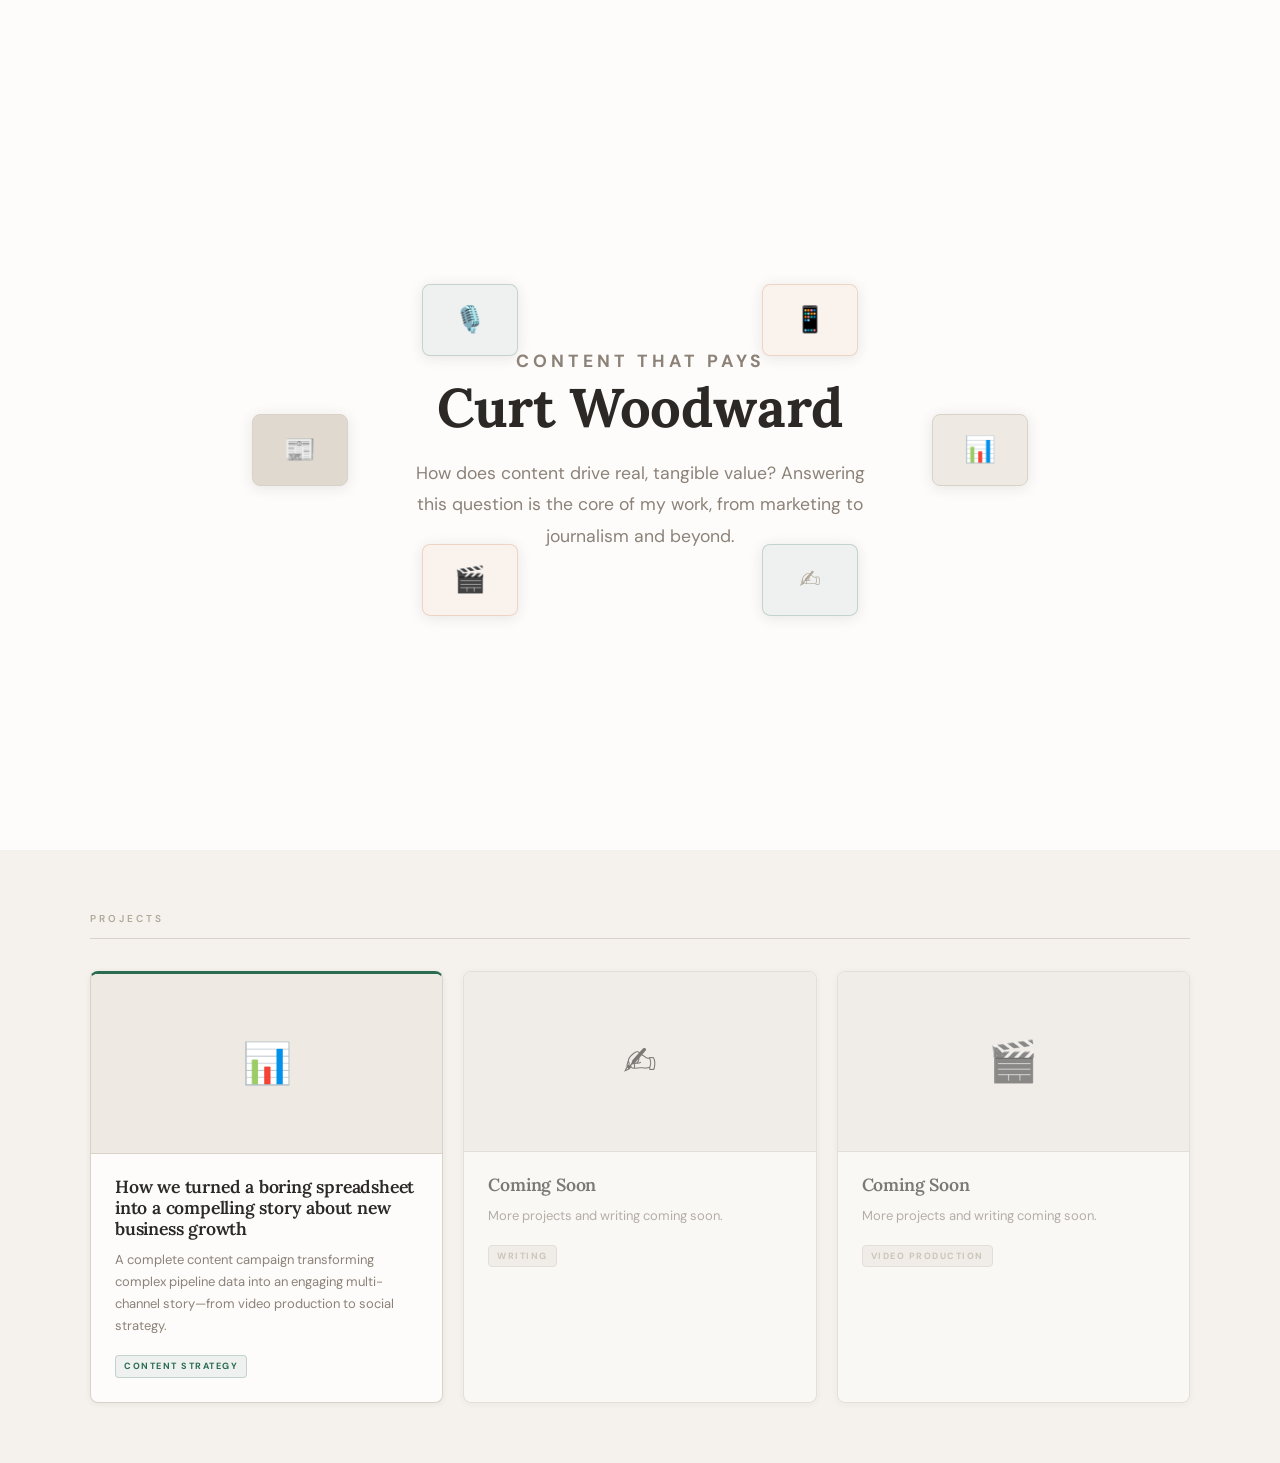
==== index.html @ 645255b6 "Restore hero body paragraph https://claude.ai/code/session_016HkzGrSGfiRJuQPXA1VH8H" ====
<!DOCTYPE html>
<html lang="en">
<head>
    <meta charset="UTF-8">
    <meta name="viewport" content="width=device-width, initial-scale=1.0">
    <title>Curt Woodward | Content That Pays</title>
    <link rel="stylesheet" href="stone.css" />
    <style>
        /* ── Hero ── */
        .hero {
            height: 100vh;
            background: var(--surface);
            border-bottom: 1px solid var(--border);
            position: sticky;
            top: 0;
            overflow: hidden;
        }

        /* orbit stage fills the hero and centers content */
        .orbit-stage {
            position: relative;
            width: 100%;
            height: 100%;
            display: flex;
            align-items: center;
            justify-content: center;
        }

        .hero-content {
            position: relative;
            z-index: 2;
            text-align: center;
        }

        .eyebrow {
            margin-bottom: 14px;
        }

        .hero h1 {
            font-size: 3.4rem;
            font-weight: 700;
            color: var(--text);
            line-height: 1.1;
            margin-bottom: 20px;
        }

        .hero-content p {
            font-size: 1.1rem;
            line-height: 1.8;
            color: var(--text-muted);
            max-width: 480px;
            margin: 0 auto;
        }

        /* ── Orbit items ── */
        .orbit-item {
            position: absolute;
            left: 50%;
            top: 50%;
            width: 96px;
            height: 72px;
            border-radius: var(--r-lg);
            border: 1px solid var(--border);
            box-shadow: var(--shadow-md);
            overflow: hidden;
            will-change: transform;
            background: var(--surface-2);
            display: flex;
            align-items: center;
            justify-content: center;
            font-size: 1.6rem;
            color: var(--text-faint);
            /* translate applied by JS; seed each item at its ellipse position */
            transform: translate(-50%, -50%);
        }

        .orbit-item:nth-child(1) { background: var(--surface-2); }
        .orbit-item:nth-child(2) { background: var(--green-bg); border-color: var(--green-border); }
        .orbit-item:nth-child(3) { background: var(--terracotta-bg); border-color: var(--terracotta-border); }
        .orbit-item:nth-child(4) { background: var(--surface-3); }
        .orbit-item:nth-child(5) { background: var(--green-bg); border-color: var(--green-border); }
        .orbit-item:nth-child(6) { background: var(--terracotta-bg); border-color: var(--terracotta-border); }

        /* ── Projects section ── */
        .projects-wrapper {
            background: var(--bg);
            padding: 60px 44px;
            position: relative;
            margin-top: -50px;
            z-index: 10;
        }

        .projects {
            max-width: 1100px;
            margin: 0 auto;
        }

        .project-grid {
            display: grid;
            grid-template-columns: repeat(auto-fit, minmax(320px, 1fr));
            gap: 20px;
        }

        /* ── Cards ── */
        .project-card {
            background: var(--surface);
            border: 1px solid var(--border);
            border-radius: var(--r-lg);
            overflow: hidden;
            box-shadow: var(--shadow);
            text-decoration: none;
            color: inherit;
            display: block;
            transition: box-shadow 0.18s ease, border-color 0.18s ease;
        }

        .project-card:hover {
            box-shadow: var(--shadow-md);
            border-color: var(--border-2);
        }

        .project-card--accent {
            border-top: 3px solid var(--green);
        }

        .project-card--muted {
            opacity: 0.6;
            cursor: default;
        }

        .project-image {
            width: 100%;
            height: 180px;
            background: var(--surface-2);
            border-bottom: 1px solid var(--border);
            display: flex;
            align-items: center;
            justify-content: center;
            font-size: 2.5rem;
        }

        .project-content {
            padding: 22px 24px 24px;
        }

        .project-content h3 {
            font-size: 1.1rem;
            font-weight: 600;
            margin-bottom: 10px;
            color: var(--text);
        }

        .project-content p {
            color: var(--text-muted);
            font-size: 13px;
            line-height: 1.7;
            margin-bottom: 16px;
        }

        @media (max-width: 768px) {
            .hero h1       { font-size: 2.2rem; }
            .orbit-item    { width: 70px; height: 52px; font-size: 1.2rem; }
            .projects-wrapper { padding: 40px 20px; }
            .project-grid  { grid-template-columns: 1fr; }
        }
    </style>
</head>
<body>
    <section class="hero" id="hero">
        <div class="orbit-stage" id="orbit-stage">
            <div class="orbit-item">📊</div>
            <div class="orbit-item">✍️</div>
            <div class="orbit-item">🎬</div>
            <div class="orbit-item">📰</div>
            <div class="orbit-item">🎙️</div>
            <div class="orbit-item">📱</div>
            <div class="hero-content">
                <p class="eyebrow">Content That Pays</p>
                <h1>Curt Woodward</h1>
                <p>How does content drive real, tangible value? Answering this question is the core of my work, from marketing to journalism and beyond.</p>
            </div>
        </div>
    </section>

    <div class="projects-wrapper">
        <div class="projects">
            <p class="section-label">Projects</p>
            <div class="project-grid">
                <a href="first-mover.html" class="project-card project-card--accent">
                    <div class="project-image">📊</div>
                    <div class="project-content">
                        <h3>How we turned a boring spreadsheet into a compelling story about new business growth</h3>
                        <p>A complete content campaign transforming complex pipeline data into an engaging multi-channel story—from video production to social strategy.</p>
                        <span class="tag">Content Strategy</span>
                    </div>
                </a>

                <div class="project-card project-card--muted">
                    <div class="project-image">✍️</div>
                    <div class="project-content">
                        <h3>Coming Soon</h3>
                        <p>More projects and writing coming soon.</p>
                        <span class="tag tag--muted">Writing</span>
                    </div>
                </div>

                <div class="project-card project-card--muted">
                    <div class="project-image">🎬</div>
                    <div class="project-content">
                        <h3>Coming Soon</h3>
                        <p>More projects and writing coming soon.</p>
                        <span class="tag tag--muted">Video Production</span>
                    </div>
                </div>
            </div>
        </div>
    </div>
    <script>
        (function () {
            var items = document.querySelectorAll('.orbit-item');
            var n = items.length;
            var lastScroll = 0;
            var ticking = false;

            function getRx() { return window.innerWidth < 768 ? 130 : 340; }
            function getRy() { return window.innerWidth < 768 ?  65 : 150; }

            function updateOrbit(scrollY) {
                var angleDeg = scrollY * 0.14;
                var rx = getRx();
                var ry = getRy();
                for (var i = 0; i < n; i++) {
                    var theta = (angleDeg + (360 / n) * i) * (Math.PI / 180);
                    var x = rx * Math.cos(theta);
                    var y = ry * Math.sin(theta);
                    items[i].style.transform =
                        'translate(calc(-50% + ' + x + 'px), calc(-50% + ' + y + 'px))';
                }
            }

            window.addEventListener('scroll', function () {
                lastScroll = window.scrollY;
                if (!ticking) {
                    requestAnimationFrame(function () {
                        updateOrbit(lastScroll);
                        ticking = false;
                    });
                    ticking = true;
                }
            }, { passive: true });

            updateOrbit(0);
        })();
    </script>
</body>
</html>
---- stone.css ----
/* ═══════════════════════════════════════════════
   STONE DESIGN SYSTEM — shared stylesheet
   ═══════════════════════════════════════════════ */

@import url('https://fonts.googleapis.com/css2?family=Lora:ital,wght@0,400;0,600;0,700;1,400&family=DM+Sans:opsz,wght@9..40,300;9..40,400;9..40,500;9..40,600&display=swap');

:root {
    --bg:         #F5F2EE;
    --surface:    #FDFCFB;
    --surface-2:  #EEE9E3;
    --surface-3:  #E0D9D0;
    --border:     #D8D2C8;
    --border-2:   #C8C0B4;
    --text:       #2C2825;
    --text-muted: #8C8278;
    --text-faint: #B0A898;
    --green:         #2A6B52;
    --green-bg:      rgba(42, 107, 82, 0.07);
    --green-border:  rgba(42, 107, 82, 0.22);
    --terracotta:        #C4703A;
    --terracotta-bg:     rgba(196, 112, 58, 0.07);
    --terracotta-border: rgba(196, 112, 58, 0.22);
    --font-serif: 'Lora', Georgia, 'Times New Roman', serif;
    --font-sans:  'DM Sans', system-ui, -apple-system, sans-serif;
    --r-sm: 4px;
    --r:    6px;
    --r-lg: 8px;
    --shadow-sm: 0 1px 3px rgba(44, 40, 37, 0.05);
    --shadow:    0 1px 6px rgba(44, 40, 37, 0.07);
    --shadow-md: 0 2px 14px rgba(44, 40, 37, 0.10);
}

*, *::before, *::after {
    box-sizing: border-box;
    margin: 0;
    padding: 0;
}

body {
    background: var(--bg);
    color: var(--text);
    font-family: var(--font-sans);
    font-size: 14px;
    line-height: 1.6;
    -webkit-font-smoothing: antialiased;
}

h1, h2, h3, h4 {
    font-family: var(--font-serif);
    color: var(--text);
    line-height: 1.2;
    letter-spacing: -0.2px;
}

p {
    color: var(--text-muted);
    line-height: 1.75;
}

a {
    color: var(--green);
    text-decoration: none;
}

a:hover {
    text-decoration: underline;
}

.eyebrow {
    font-family: var(--font-sans);
    font-size: 10px;
    font-weight: 700;
    letter-spacing: 4px;
    text-transform: uppercase;
    color: var(--green);
}

.section-label {
    font-family: var(--font-sans);
    font-size: 10px;
    font-weight: 600;
    letter-spacing: 3px;
    text-transform: uppercase;
    color: var(--text-faint);
    border-bottom: 1px solid var(--border);
    padding-bottom: 10px;
    margin-bottom: 32px;
}

/* ── Nav bar ── */
.site-nav {
    background: var(--surface);
    border-bottom: 1px solid var(--border);
    padding: 16px 44px;
}

.site-nav a {
    font-family: var(--font-sans);
    font-size: 13px;
    font-weight: 500;
    color: var(--text-muted);
    text-decoration: none;
    transition: color 0.15s ease;
}

.site-nav a:hover {
    color: var(--text);
    text-decoration: none;
}

/* ── Card ── */
.card {
    background: var(--surface);
    border: 1px solid var(--border);
    border-radius: var(--r-lg);
    padding: 26px;
    box-shadow: var(--shadow);
}

.card--accent-top   { border-top: 3px solid var(--green); }
.card--accent-terra { border-top: 3px solid var(--terracotta); }

/* ── Callout ── */
.callout {
    border-left: 3px solid var(--green);
    padding: 12px 16px;
    border-radius: 0 var(--r) var(--r) 0;
    background: var(--green-bg);
}

.callout--terracotta {
    border-left-color: var(--terracotta);
    background: var(--terracotta-bg);
}

/* ── Tags ── */
.tag {
    display: inline-block;
    font-size: 9px;
    padding: 3px 8px;
    border-radius: var(--r-sm);
    font-family: var(--font-sans);
    font-weight: 700;
    letter-spacing: 1.5px;
    text-transform: uppercase;
    background: var(--green-bg);
    color: var(--green);
    border: 1px solid var(--green-border);
}

.tag--muted {
    background: var(--surface-2);
    color: var(--text-faint);
    border-color: var(--border);
}

/* ── Divider ── */
hr {
    border: none;
    border-top: 1px solid var(--border);
    margin: 32px 0;
}

@media (max-width: 768px) {
    .site-nav { padding: 14px 20px; }
}
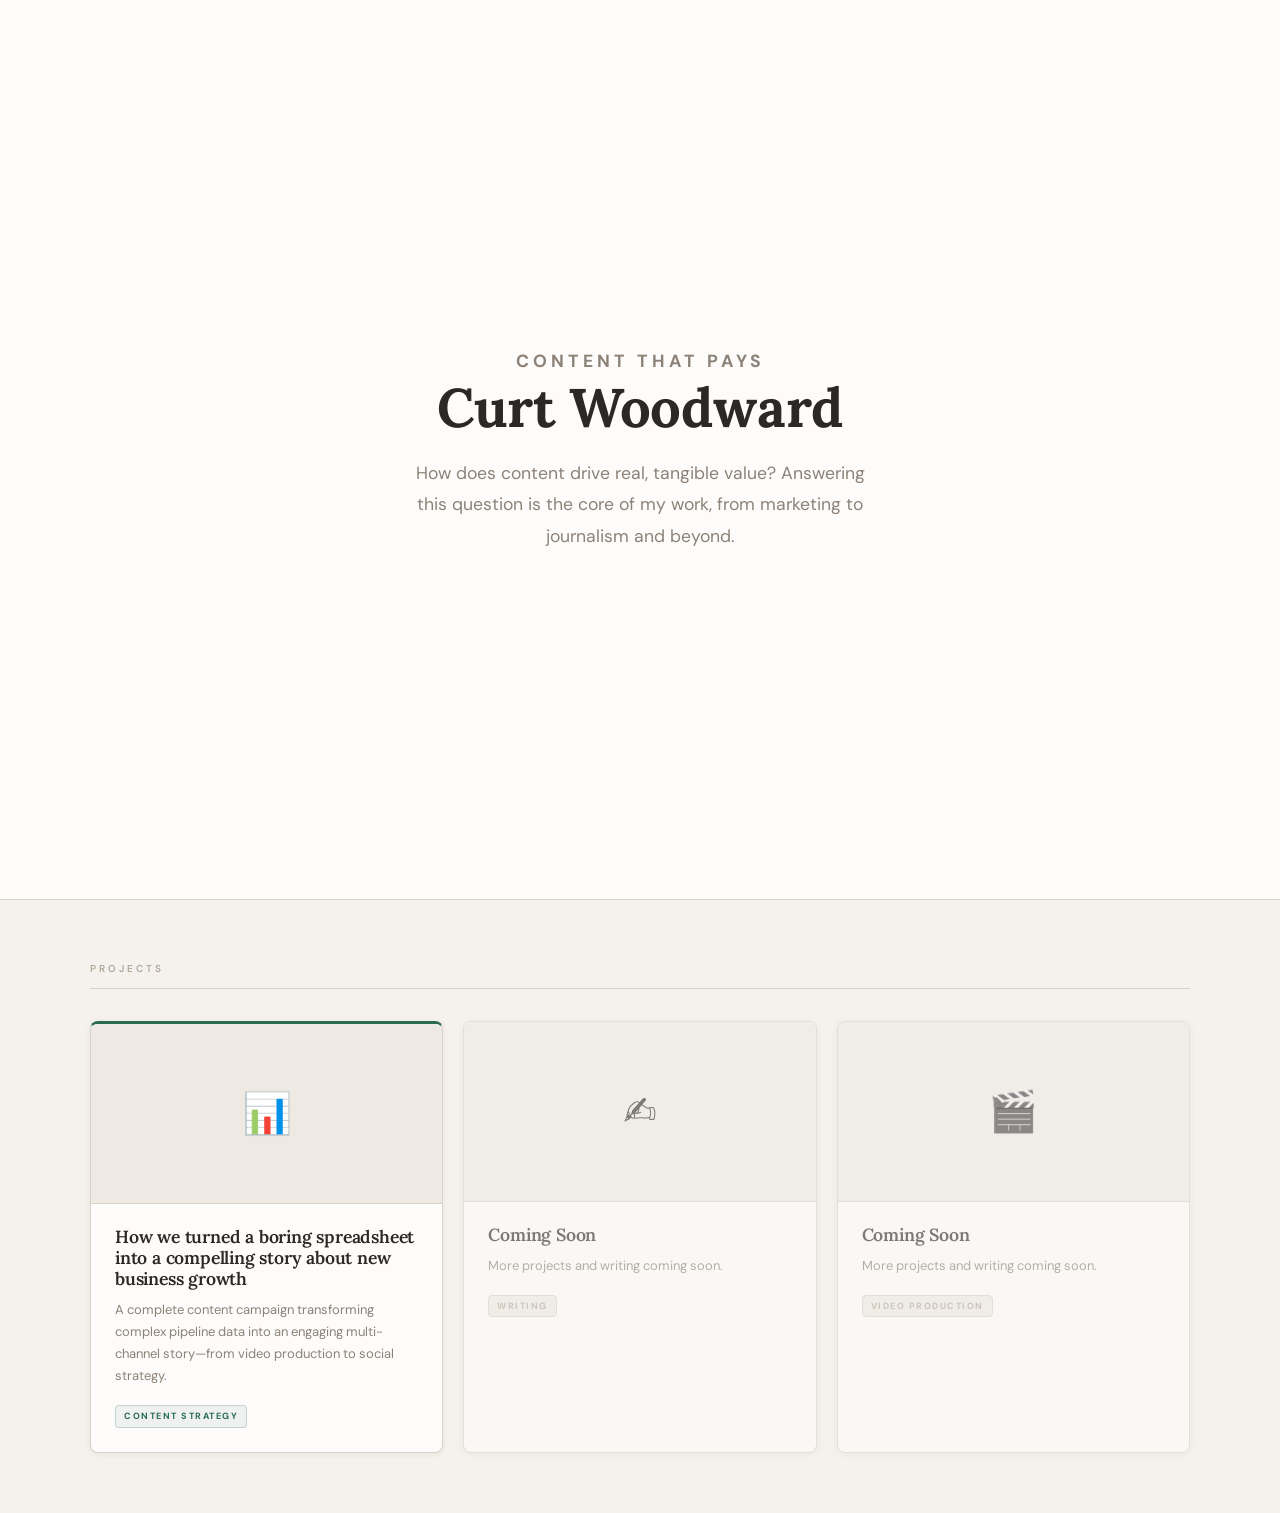
==== commit e9e3bd30: "Remove orbital animation from hero https://claude.ai/code/session_016HkzGrSGfiRJuQPXA1VH8H" ====
--- a/index.html
+++ b/index.html
@@ -11,24 +11,12 @@
             height: 100vh;
             background: var(--surface);
             border-bottom: 1px solid var(--border);
-            position: sticky;
-            top: 0;
-            overflow: hidden;
-        }
-
-        /* orbit stage fills the hero and centers content */
-        .orbit-stage {
-            position: relative;
-            width: 100%;
-            height: 100%;
             display: flex;
             align-items: center;
             justify-content: center;
         }
 
         .hero-content {
-            position: relative;
-            z-index: 2;
             text-align: center;
         }
 
@@ -52,42 +40,10 @@
             margin: 0 auto;
         }
 
-        /* ── Orbit items ── */
-        .orbit-item {
-            position: absolute;
-            left: 50%;
-            top: 50%;
-            width: 96px;
-            height: 72px;
-            border-radius: var(--r-lg);
-            border: 1px solid var(--border);
-            box-shadow: var(--shadow-md);
-            overflow: hidden;
-            will-change: transform;
-            background: var(--surface-2);
-            display: flex;
-            align-items: center;
-            justify-content: center;
-            font-size: 1.6rem;
-            color: var(--text-faint);
-            /* translate applied by JS; seed each item at its ellipse position */
-            transform: translate(-50%, -50%);
-        }
-
-        .orbit-item:nth-child(1) { background: var(--surface-2); }
-        .orbit-item:nth-child(2) { background: var(--green-bg); border-color: var(--green-border); }
-        .orbit-item:nth-child(3) { background: var(--terracotta-bg); border-color: var(--terracotta-border); }
-        .orbit-item:nth-child(4) { background: var(--surface-3); }
-        .orbit-item:nth-child(5) { background: var(--green-bg); border-color: var(--green-border); }
-        .orbit-item:nth-child(6) { background: var(--terracotta-bg); border-color: var(--terracotta-border); }
-
         /* ── Projects section ── */
         .projects-wrapper {
             background: var(--bg);
             padding: 60px 44px;
-            position: relative;
-            margin-top: -50px;
-            z-index: 10;
         }
 
         .projects {
@@ -159,7 +115,6 @@
 
         @media (max-width: 768px) {
             .hero h1       { font-size: 2.2rem; }
-            .orbit-item    { width: 70px; height: 52px; font-size: 1.2rem; }
             .projects-wrapper { padding: 40px 20px; }
             .project-grid  { grid-template-columns: 1fr; }
         }
@@ -167,18 +122,10 @@
 </head>
 <body>
     <section class="hero" id="hero">
-        <div class="orbit-stage" id="orbit-stage">
-            <div class="orbit-item">📊</div>
-            <div class="orbit-item">✍️</div>
-            <div class="orbit-item">🎬</div>
-            <div class="orbit-item">📰</div>
-            <div class="orbit-item">🎙️</div>
-            <div class="orbit-item">📱</div>
-            <div class="hero-content">
-                <p class="eyebrow">Content That Pays</p>
-                <h1>Curt Woodward</h1>
-                <p>How does content drive real, tangible value? Answering this question is the core of my work, from marketing to journalism and beyond.</p>
-            </div>
+        <div class="hero-content">
+            <p class="eyebrow">Content That Pays</p>
+            <h1>Curt Woodward</h1>
+            <p>How does content drive real, tangible value? Answering this question is the core of my work, from marketing to journalism and beyond.</p>
         </div>
     </section>
 
@@ -215,42 +162,5 @@
             </div>
         </div>
     </div>
-    <script>
-        (function () {
-            var items = document.querySelectorAll('.orbit-item');
-            var n = items.length;
-            var lastScroll = 0;
-            var ticking = false;
-
-            function getRx() { return window.innerWidth < 768 ? 130 : 340; }
-            function getRy() { return window.innerWidth < 768 ?  65 : 150; }
-
-            function updateOrbit(scrollY) {
-                var angleDeg = scrollY * 0.14;
-                var rx = getRx();
-                var ry = getRy();
-                for (var i = 0; i < n; i++) {
-                    var theta = (angleDeg + (360 / n) * i) * (Math.PI / 180);
-                    var x = rx * Math.cos(theta);
-                    var y = ry * Math.sin(theta);
-                    items[i].style.transform =
-                        'translate(calc(-50% + ' + x + 'px), calc(-50% + ' + y + 'px))';
-                }
-            }
-
-            window.addEventListener('scroll', function () {
-                lastScroll = window.scrollY;
-                if (!ticking) {
-                    requestAnimationFrame(function () {
-                        updateOrbit(lastScroll);
-                        ticking = false;
-                    });
-                    ticking = true;
-                }
-            }, { passive: true });
-
-            updateOrbit(0);
-        })();
-    </script>
 </body>
 </html>
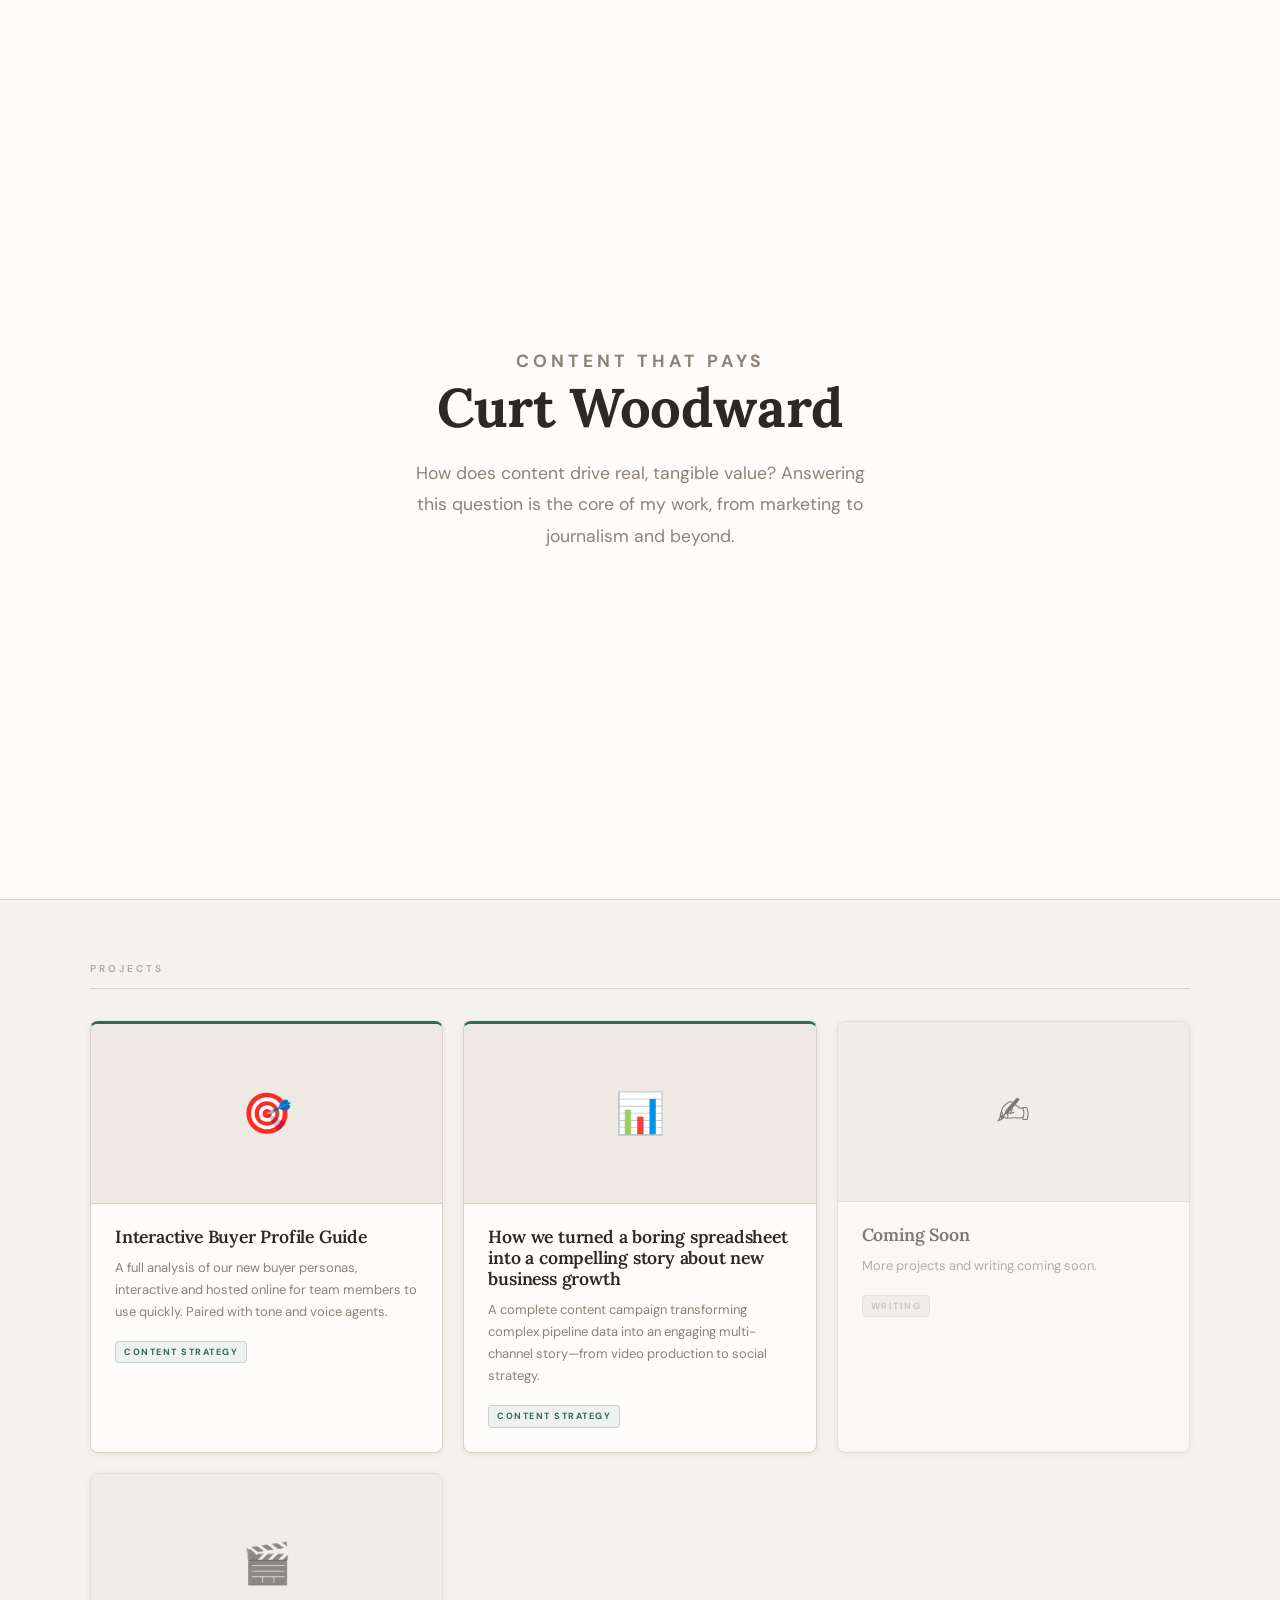
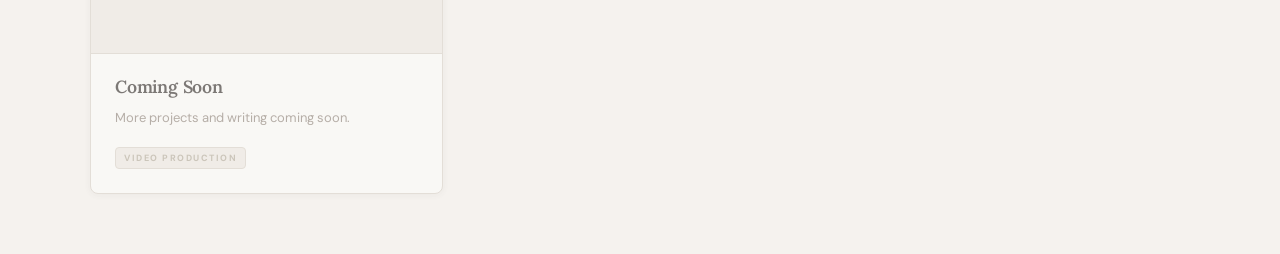
==== commit c788238c: "Add Interactive Buyer Profile Guide project card https://claude.ai/code/session_016HkzGrSGfiRJuQPXA1" ====
--- a/index.html
+++ b/index.html
@@ -133,6 +133,15 @@
         <div class="projects">
             <p class="section-label">Projects</p>
             <div class="project-grid">
+                <a href="gtm-studio-style-guide.html" class="project-card project-card--accent">
+                    <div class="project-image">🎯</div>
+                    <div class="project-content">
+                        <h3>Interactive Buyer Profile Guide</h3>
+                        <p>A full analysis of our new buyer personas, interactive and hosted online for team members to use quickly. Paired with tone and voice agents.</p>
+                        <span class="tag">Content Strategy</span>
+                    </div>
+                </a>
+
                 <a href="first-mover.html" class="project-card project-card--accent">
                     <div class="project-image">📊</div>
                     <div class="project-content">
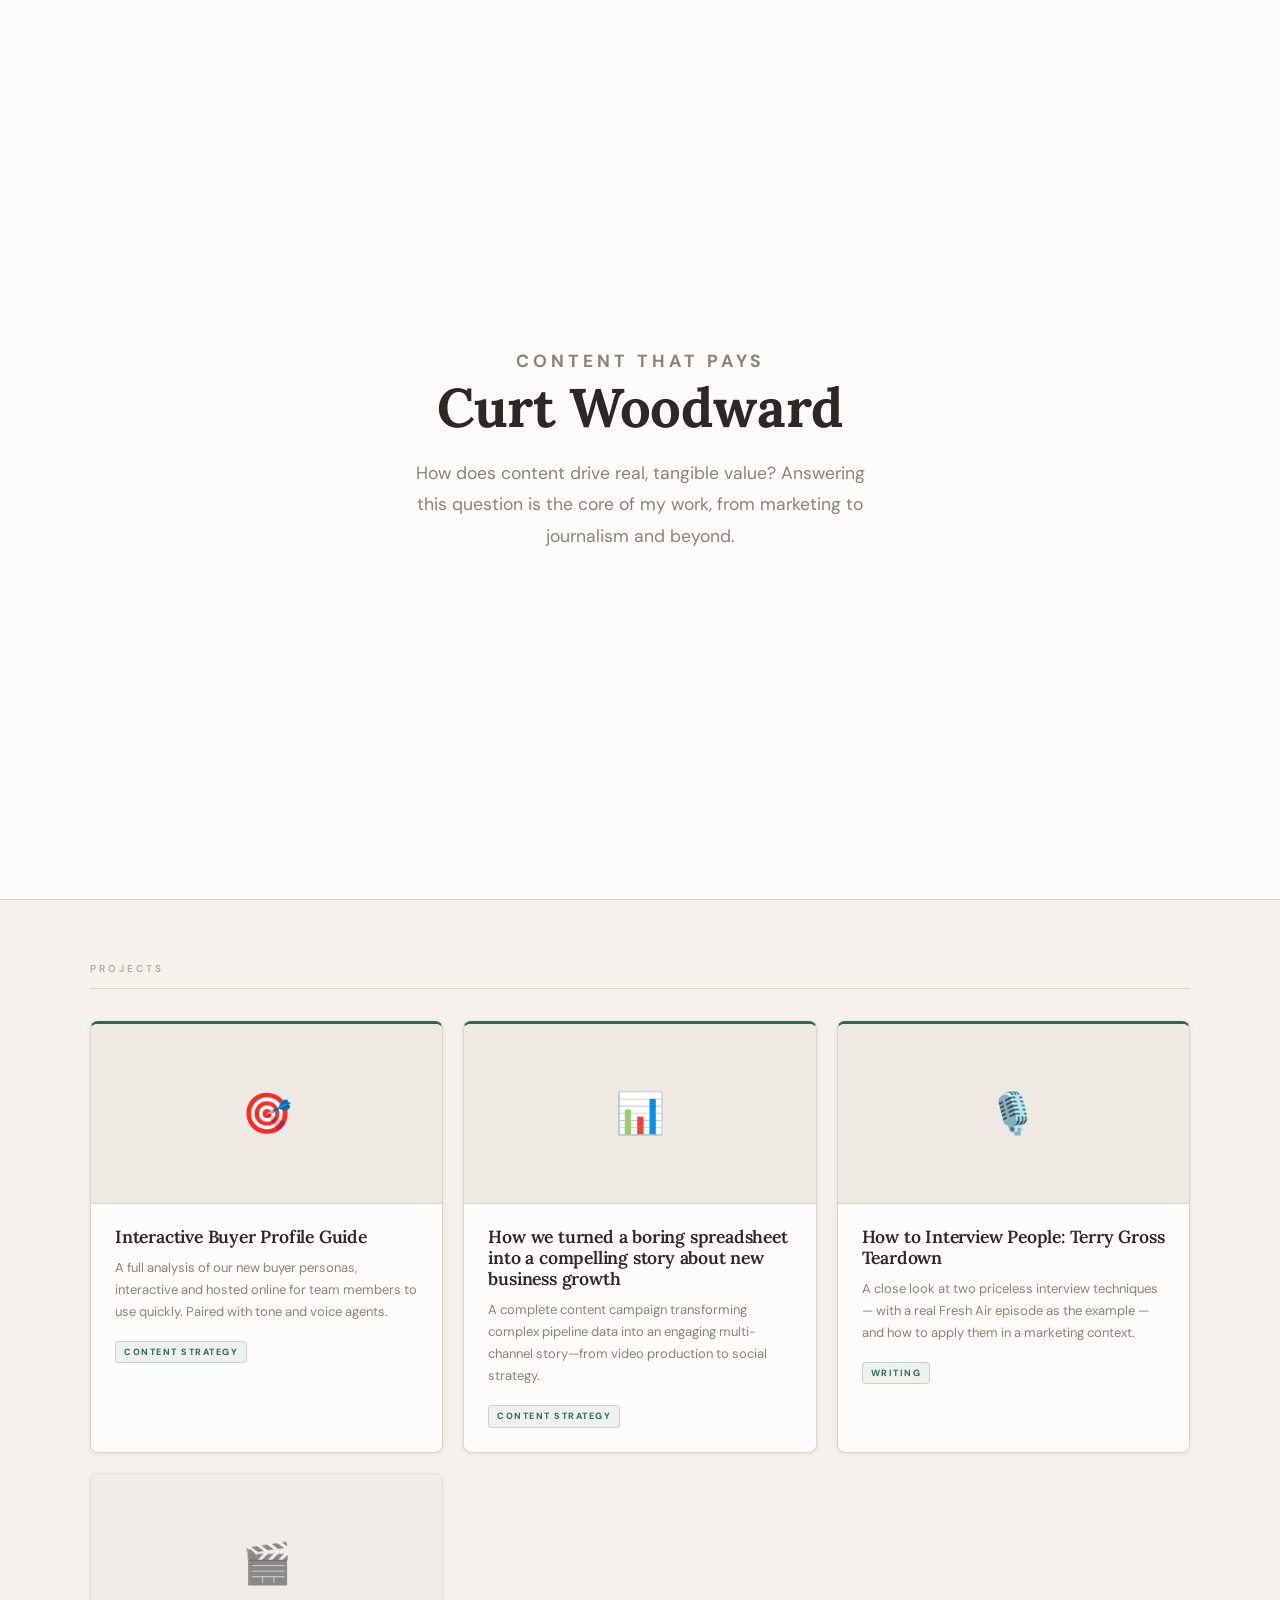
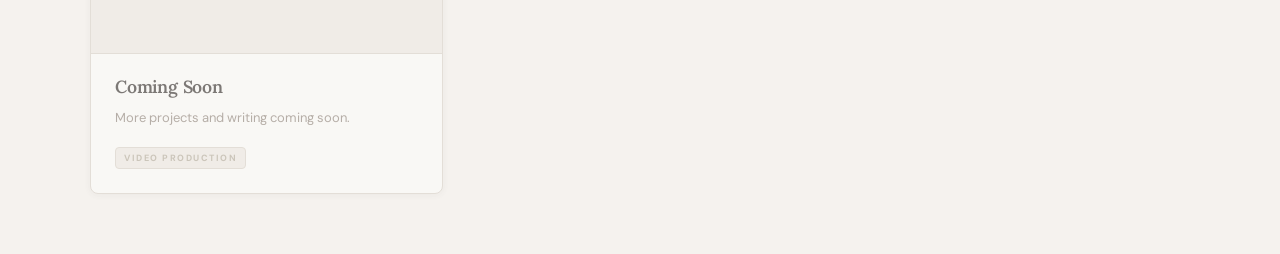
==== commit a52e2271: "Add Terry Gross interview teardown blog post New article with embedded NPR podcast player, formatted" ====
--- a/index.html
+++ b/index.html
@@ -151,14 +151,14 @@
                     </div>
                 </a>
 
-                <div class="project-card project-card--muted">
-                    <div class="project-image">✍️</div>
+                <a href="terry-gross-interview.html" class="project-card project-card--accent">
+                    <div class="project-image">🎙️</div>
                     <div class="project-content">
-                        <h3>Coming Soon</h3>
-                        <p>More projects and writing coming soon.</p>
-                        <span class="tag tag--muted">Writing</span>
+                        <h3>How to Interview People: Terry Gross Teardown</h3>
+                        <p>A close look at two priceless interview techniques — with a real Fresh Air episode as the example — and how to apply them in a marketing context.</p>
+                        <span class="tag">Writing</span>
                     </div>
-                </div>
+                </a>
 
                 <div class="project-card project-card--muted">
                     <div class="project-image">🎬</div>
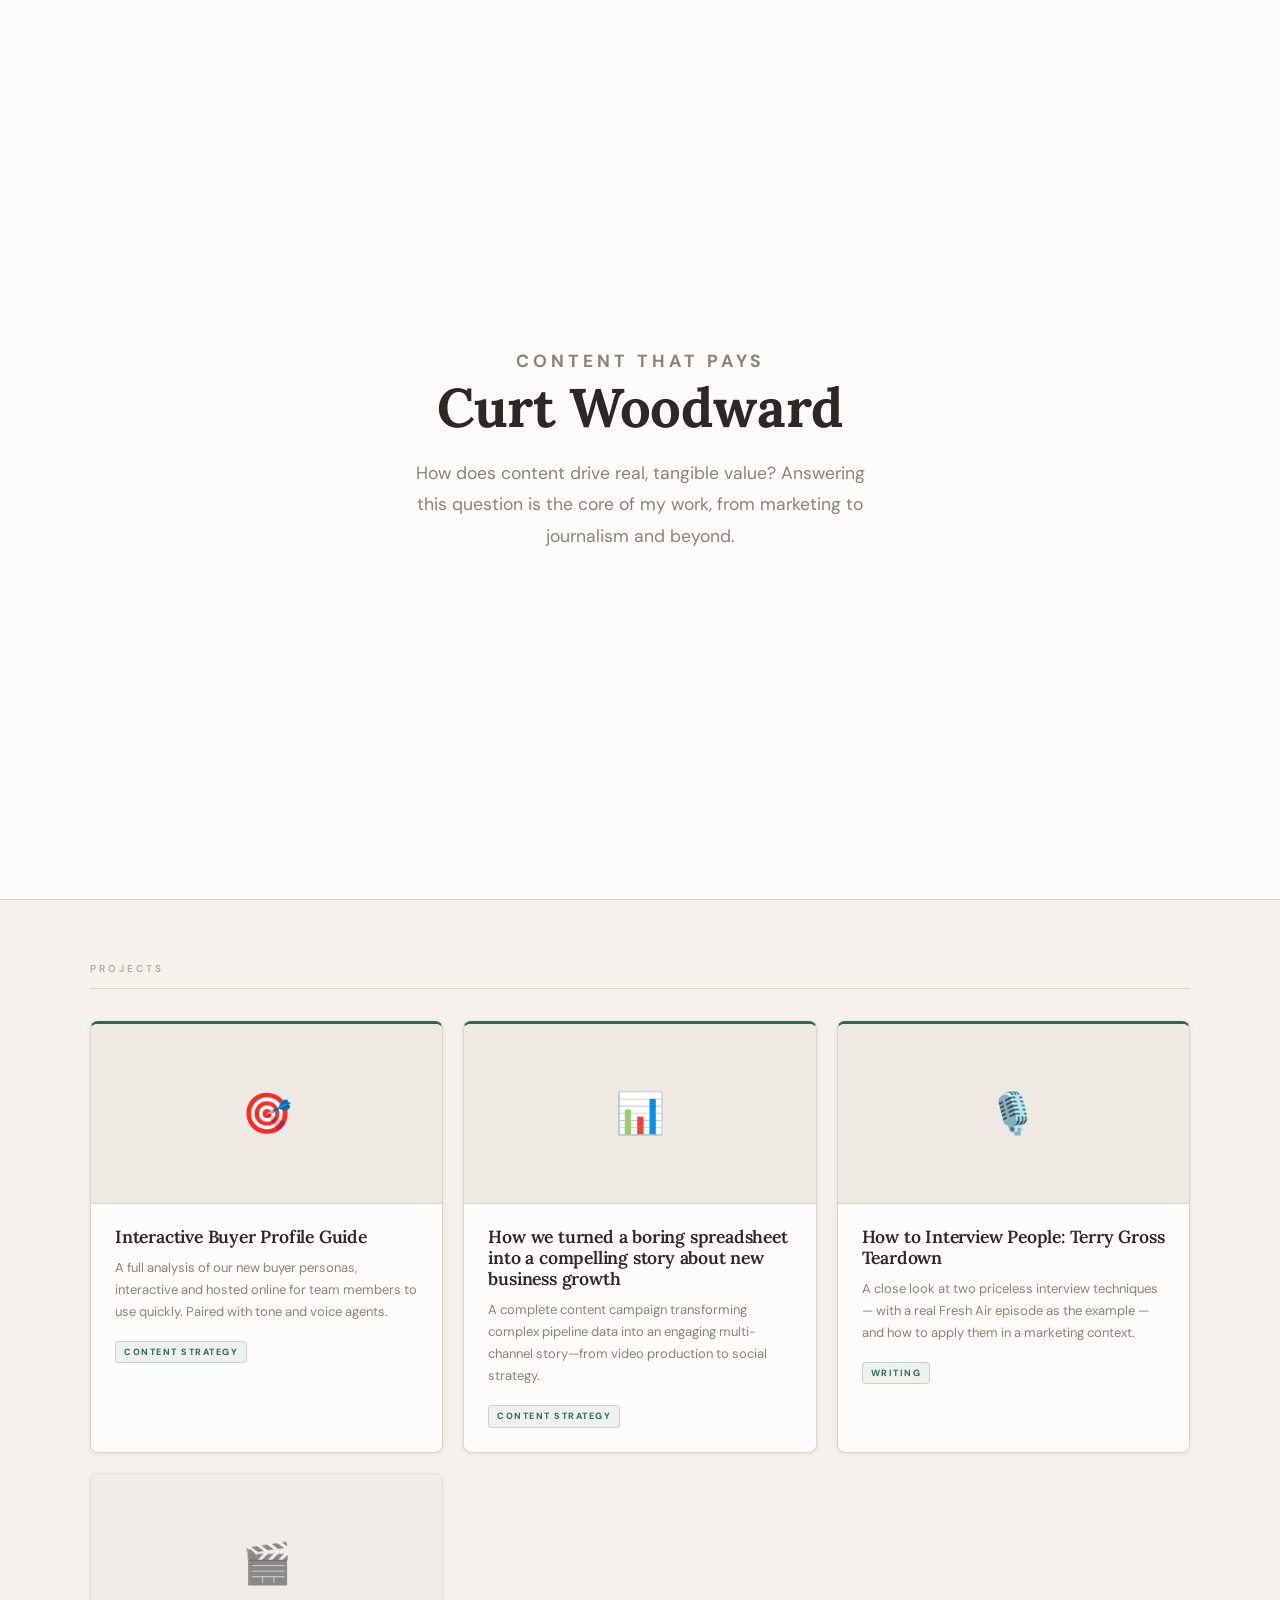
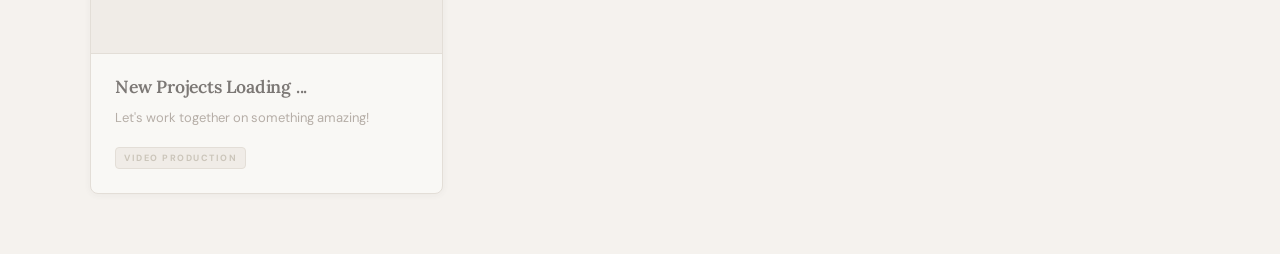
==== commit 6c06e54a: "Update remaining placeholder card copy https://claude.ai/code/session_016HkzGrSGfiRJuQPXA1VH8H" ====
--- a/index.html
+++ b/index.html
@@ -163,8 +163,8 @@
                 <div class="project-card project-card--muted">
                     <div class="project-image">🎬</div>
                     <div class="project-content">
-                        <h3>Coming Soon</h3>
-                        <p>More projects and writing coming soon.</p>
+                        <h3>New Projects Loading ...</h3>
+                        <p>Let's work together on something amazing!</p>
                         <span class="tag tag--muted">Video Production</span>
                     </div>
                 </div>
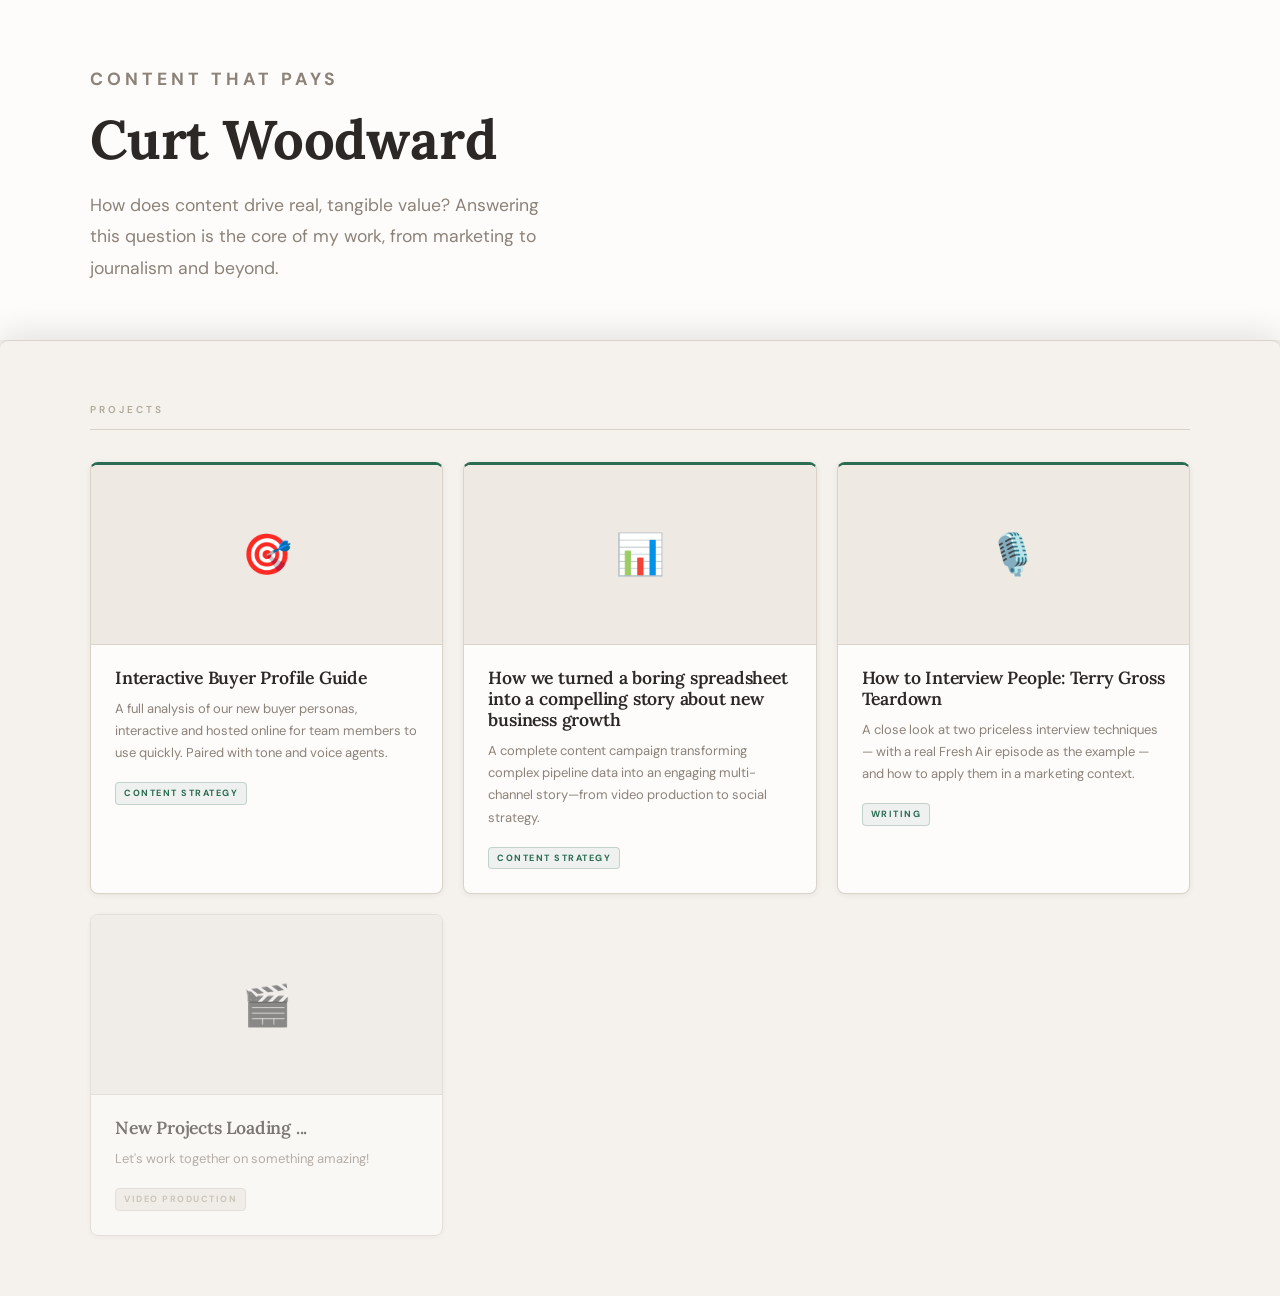
==== commit 0830e404: "Redesign hero: compact, flush-left, parallax tray - Shrink hero from full-viewport to compact padded" ====
--- a/index.html
+++ b/index.html
@@ -8,16 +8,17 @@
     <style>
         /* ── Hero ── */
         .hero {
-            height: 100vh;
+            position: sticky;
+            top: 0;
+            z-index: 0;
             background: var(--surface);
-            border-bottom: 1px solid var(--border);
-            display: flex;
-            align-items: center;
-            justify-content: center;
+            padding: 64px 44px 56px;
         }
 
         .hero-content {
-            text-align: center;
+            max-width: 1100px;
+            margin: 0 auto;
+            text-align: left;
         }
 
         .eyebrow {
@@ -37,13 +38,17 @@
             line-height: 1.8;
             color: var(--text-muted);
             max-width: 480px;
-            margin: 0 auto;
         }
 
         /* ── Projects section ── */
         .projects-wrapper {
+            position: relative;
+            z-index: 1;
             background: var(--bg);
             padding: 60px 44px;
+            border-top: 1px solid var(--border);
+            border-radius: var(--r-lg) var(--r-lg) 0 0;
+            box-shadow: 0 -8px 32px rgba(0,0,0,0.10);
         }
 
         .projects {
@@ -114,9 +119,10 @@
         }
 
         @media (max-width: 768px) {
-            .hero h1       { font-size: 2.2rem; }
+            .hero           { padding: 40px 20px 36px; }
+            .hero h1        { font-size: 2.2rem; }
             .projects-wrapper { padding: 40px 20px; }
-            .project-grid  { grid-template-columns: 1fr; }
+            .project-grid   { grid-template-columns: 1fr; }
         }
     </style>
 </head>
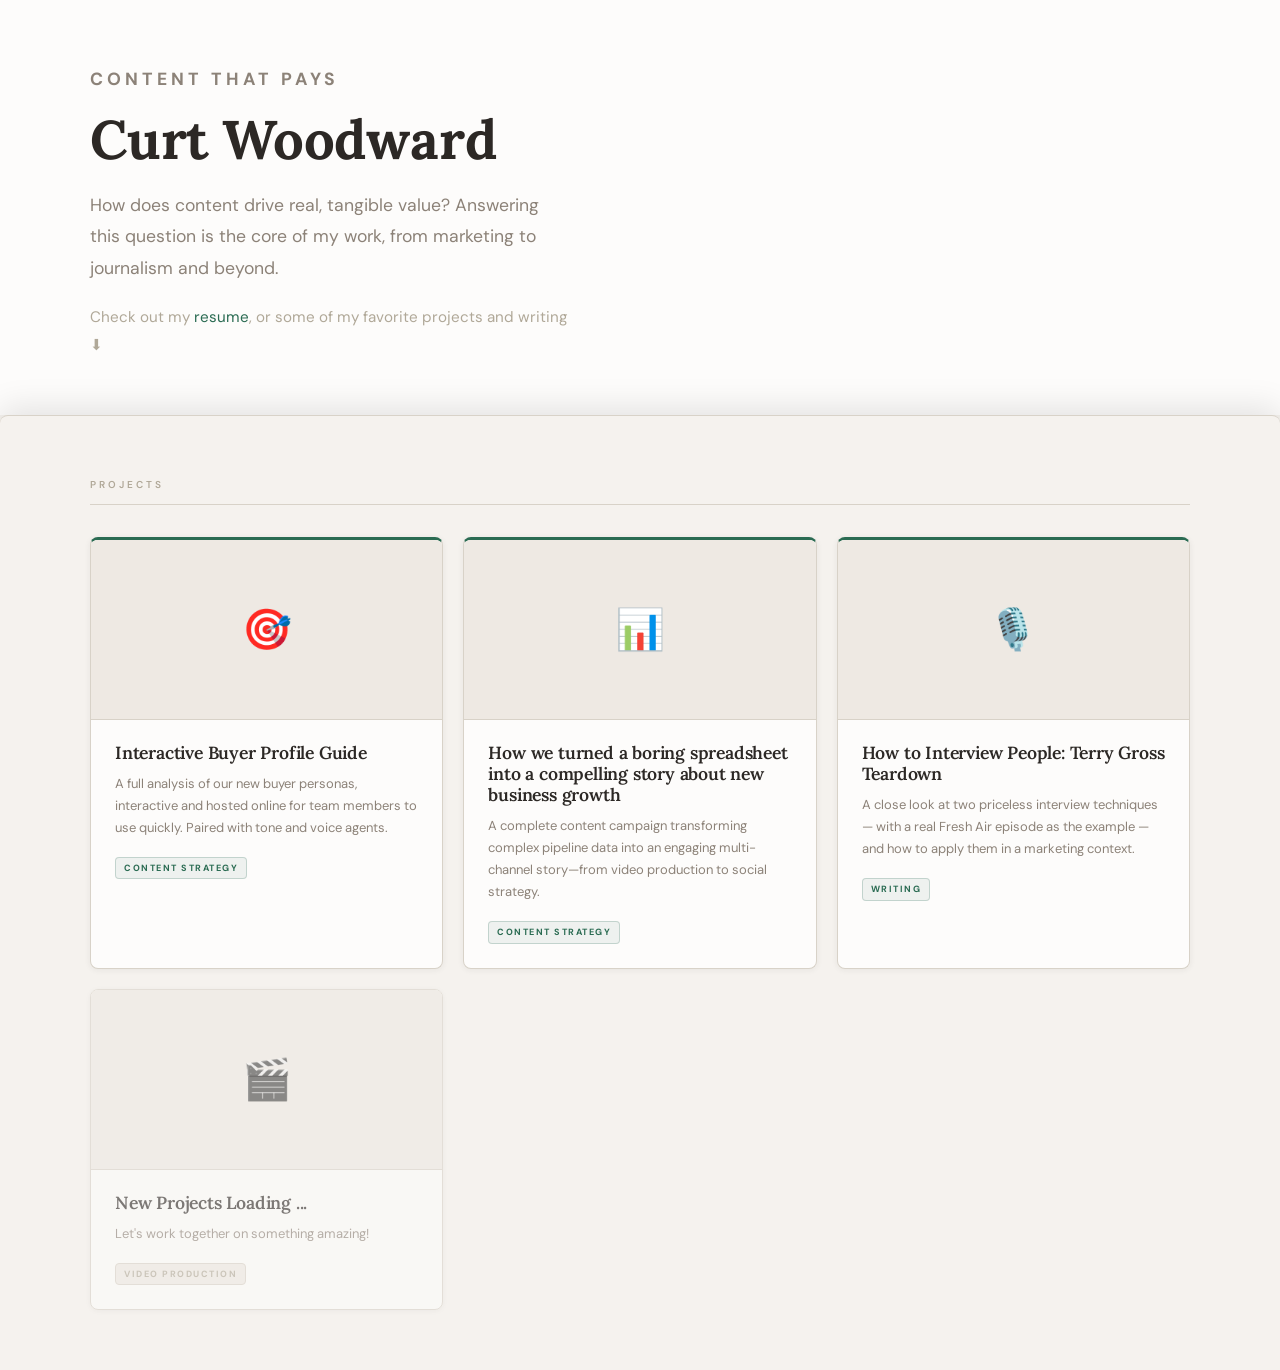
==== commit 4fba6448: "Add resume page and hero CTA link - New resume.html with full work history, skills, and education - " ====
--- a/index.html
+++ b/index.html
@@ -38,6 +38,12 @@
             line-height: 1.8;
             color: var(--text-muted);
             max-width: 480px;
+        }
+
+        .hero-cta {
+            margin-top: 20px;
+            font-size: 0.95rem !important;
+            color: var(--text-faint) !important;
         }
 
         /* ── Projects section ── */
@@ -132,6 +138,7 @@
             <p class="eyebrow">Content That Pays</p>
             <h1>Curt Woodward</h1>
             <p>How does content drive real, tangible value? Answering this question is the core of my work, from marketing to journalism and beyond.</p>
+            <p class="hero-cta">Check out my <a href="resume.html">resume</a>, or some of my favorite projects and writing ⬇️</p>
         </div>
     </section>
 
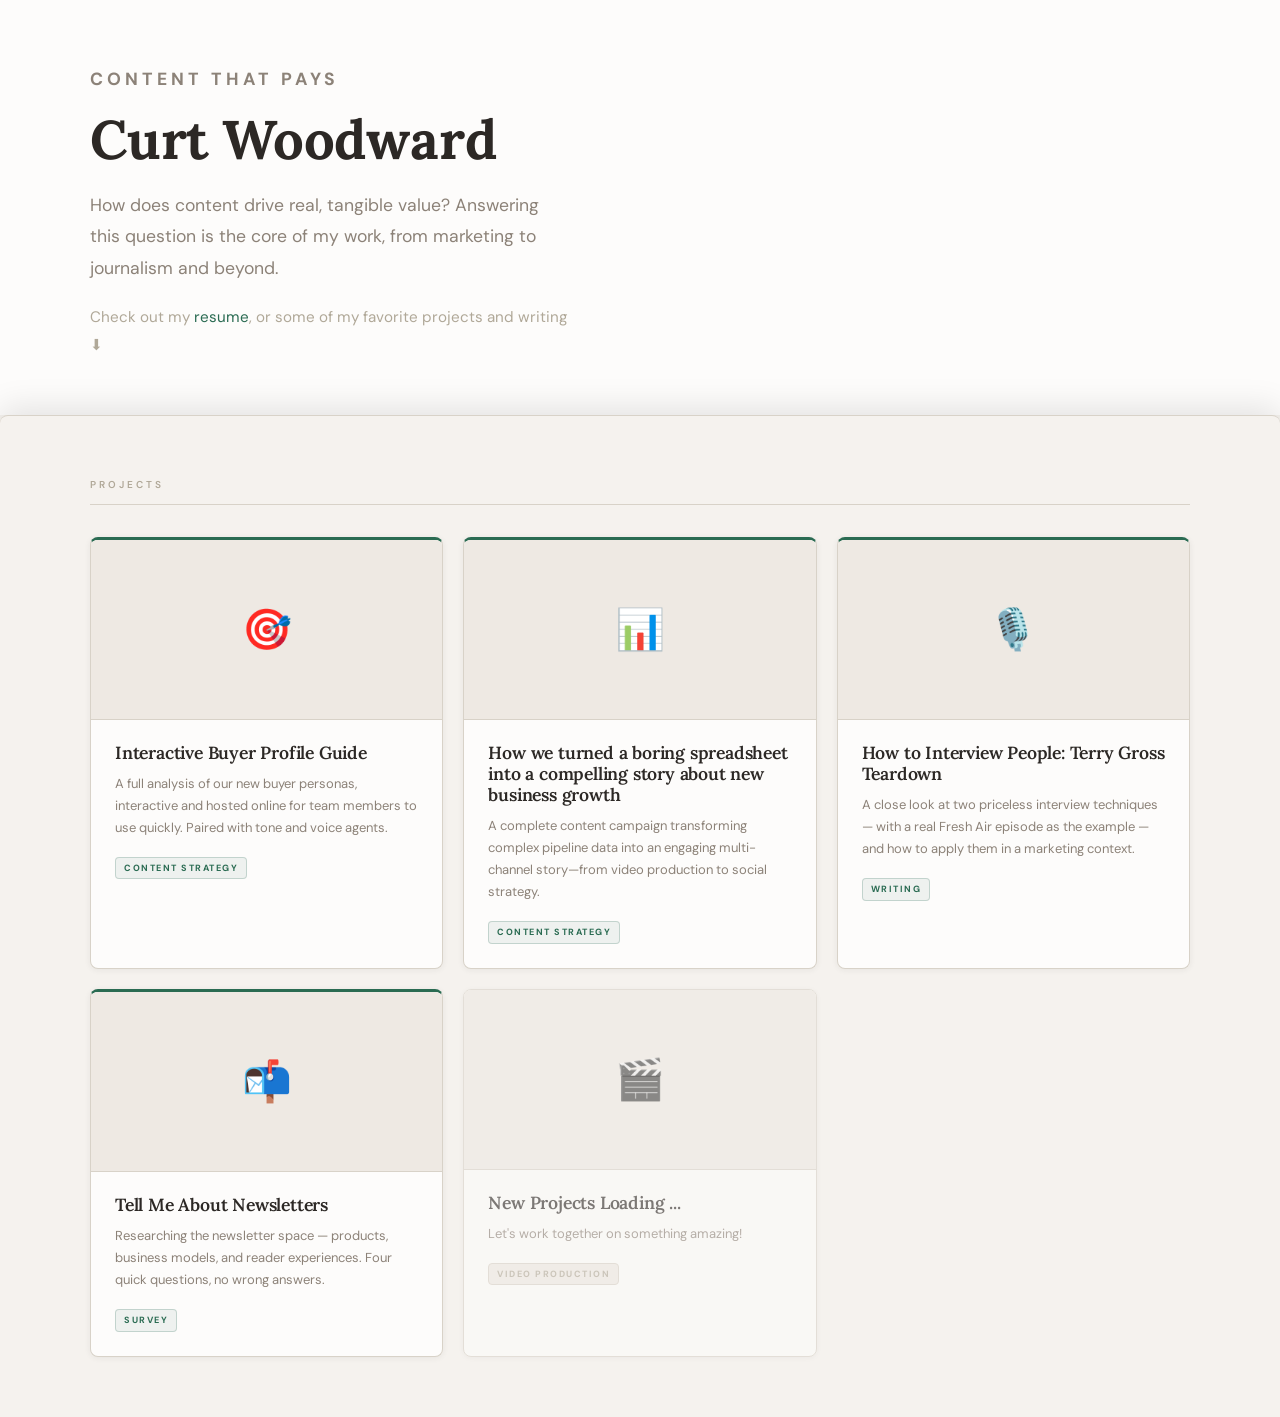
==== commit d3e8405d: "Add newsletter survey page with Google Form embed slot - New survey.html with intro copy, question p" ====
--- a/index.html
+++ b/index.html
@@ -173,6 +173,15 @@
                     </div>
                 </a>
 
+                <a href="survey.html" class="project-card project-card--accent">
+                    <div class="project-image">📬</div>
+                    <div class="project-content">
+                        <h3>Tell Me About Newsletters</h3>
+                        <p>Researching the newsletter space — products, business models, and reader experiences. Four quick questions, no wrong answers.</p>
+                        <span class="tag">Survey</span>
+                    </div>
+                </a>
+
                 <div class="project-card project-card--muted">
                     <div class="project-image">🎬</div>
                     <div class="project-content">
